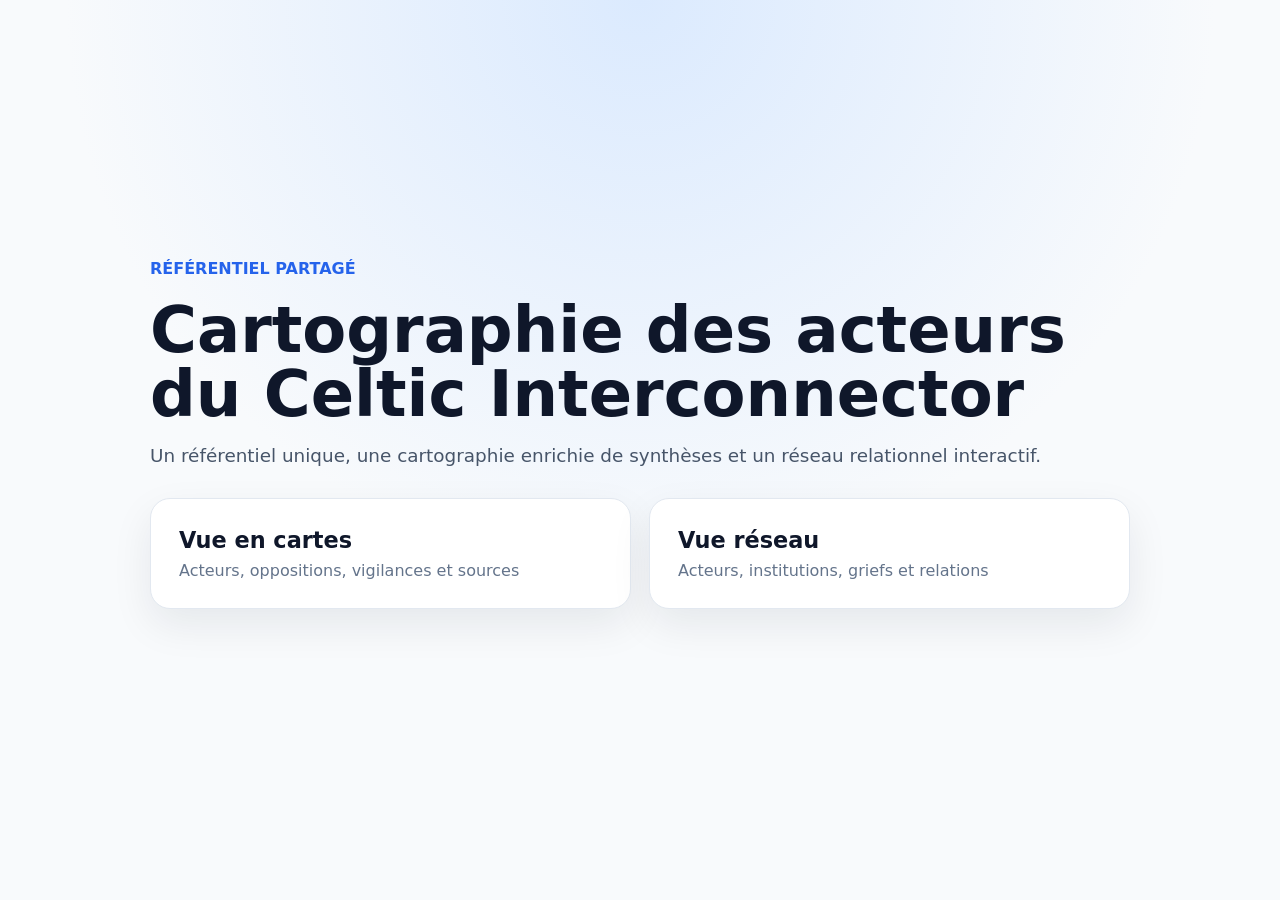
==== index.html @ e67d77fd "Add files via upload" ====
<!doctype html><html lang="fr"><head><meta charset="utf-8"><meta name="viewport" content="width=device-width,initial-scale=1"><title>Celtic Interconnector</title><link rel="stylesheet" href="assets/css/common.css"></head><body><main class="landing"><div class="hero"><span class="eyebrow">Référentiel partagé</span><h1>Cartographie des acteurs du Celtic Interconnector</h1><p>Un référentiel unique, une cartographie enrichie de synthèses et un réseau relationnel interactif.</p><div class="choices"><a class="choice" href="apps/cards/"><strong>Vue en cartes</strong><span>Acteurs, oppositions, vigilances et sources</span></a><a class="choice" href="apps/network/"><strong>Vue réseau</strong><span>Acteurs, institutions, griefs et relations</span></a></div></div></main></body></html>
---- assets/css/common.css ----
*{box-sizing:border-box}body{margin:0;font-family:Inter,system-ui,sans-serif;background:#f8fafc;color:#0f172a}.landing{min-height:100vh;display:grid;place-items:center;padding:32px;background:radial-gradient(circle at top,#dbeafe,#f8fafc 52%)}.hero{max-width:980px}.eyebrow{color:#2563eb;font-weight:800;text-transform:uppercase}.hero h1{font-size:clamp(2.2rem,5vw,4.6rem);line-height:1;margin:.3em 0}.hero p{font-size:1.15rem;color:#475569}.choices{display:grid;grid-template-columns:repeat(2,1fr);gap:18px;margin:32px 0}.choice{display:flex;flex-direction:column;gap:8px;text-decoration:none;color:inherit;background:white;padding:28px;border-radius:20px;border:1px solid #e2e8f0;box-shadow:0 16px 40px #0f172a14}.choice:hover{transform:translateY(-4px);border-color:#60a5fa}.choice strong{font-size:1.4rem}.choice span{color:#64748b}@media(max-width:700px){.choices{grid-template-columns:1fr}}
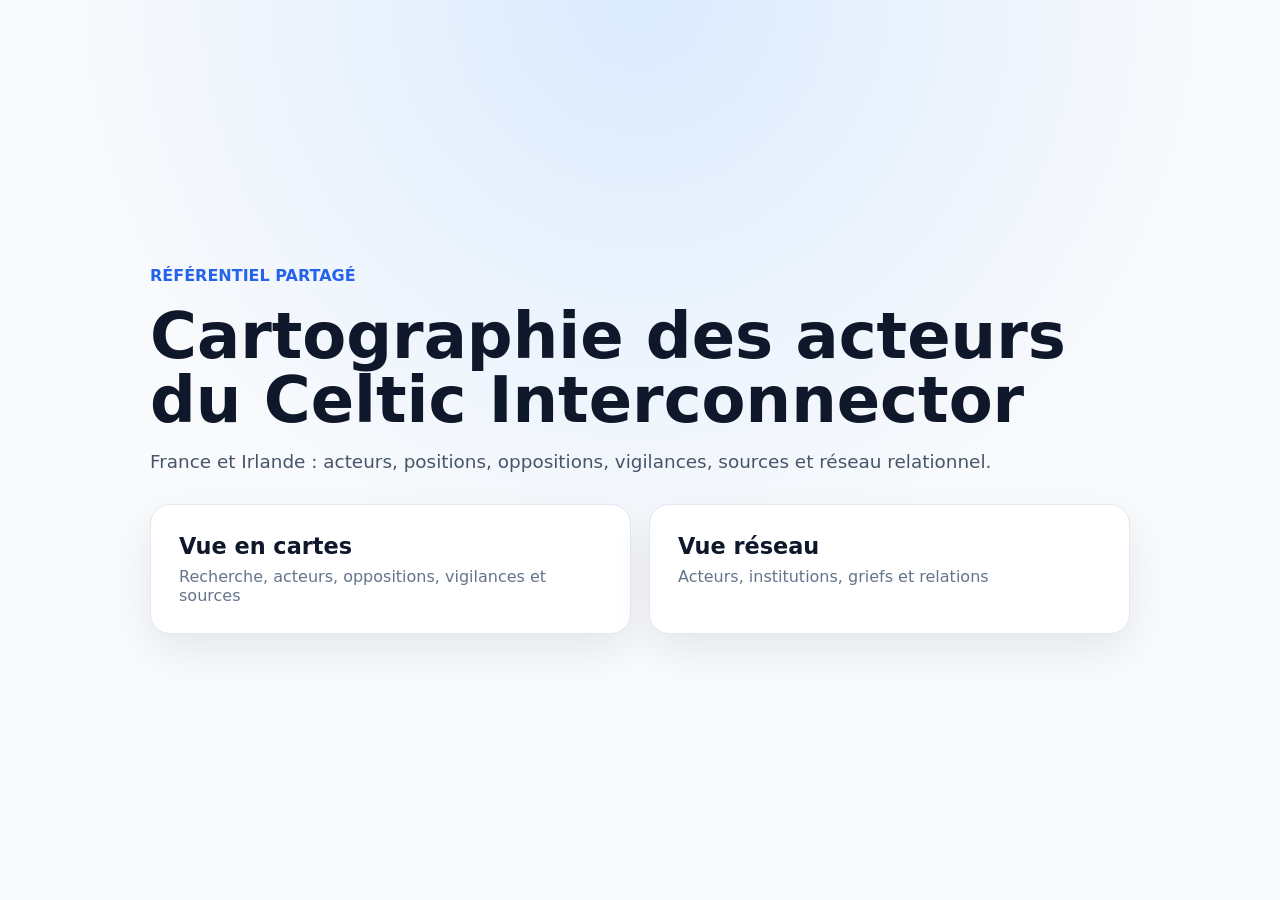
==== commit 552230a5: "Add files via upload" ====
--- a/index.html
+++ b/index.html
@@ -1 +1 @@
-<!doctype html><html lang="fr"><head><meta charset="utf-8"><meta name="viewport" content="width=device-width,initial-scale=1"><title>Celtic Interconnector</title><link rel="stylesheet" href="assets/css/common.css"></head><body><main class="landing"><div class="hero"><span class="eyebrow">Référentiel partagé</span><h1>Cartographie des acteurs du Celtic Interconnector</h1><p>Un référentiel unique, une cartographie enrichie de synthèses et un réseau relationnel interactif.</p><div class="choices"><a class="choice" href="apps/cards/"><strong>Vue en cartes</strong><span>Acteurs, oppositions, vigilances et sources</span></a><a class="choice" href="apps/network/"><strong>Vue réseau</strong><span>Acteurs, institutions, griefs et relations</span></a></div></div></main></body></html>
+<!doctype html><html lang="fr"><head><meta charset="utf-8"><meta name="viewport" content="width=device-width,initial-scale=1"><title>Celtic Interconnector</title><link rel="stylesheet" href="assets/css/common.css"><link rel="stylesheet" href="assets/css/landing.css"></head><body><main class="landing"><div class="hero"><span class="eyebrow">Référentiel partagé</span><h1>Cartographie des acteurs du Celtic Interconnector</h1><p>France et Irlande : acteurs, positions, oppositions, vigilances, sources et réseau relationnel.</p><div class="choices"><a class="choice" href="apps/cards/"><strong>Vue en cartes</strong><span>Recherche, acteurs, oppositions, vigilances et sources</span></a><a class="choice" href="apps/network/"><strong>Vue réseau</strong><span>Acteurs, institutions, griefs et relations</span></a></div></div></main></body></html>
--- a/assets/css/common.css
+++ b/assets/css/common.css
@@ -1 +1,4 @@
-*{box-sizing:border-box}body{margin:0;font-family:Inter,system-ui,sans-serif;background:#f8fafc;color:#0f172a}.landing{min-height:100vh;display:grid;place-items:center;padding:32px;background:radial-gradient(circle at top,#dbeafe,#f8fafc 52%)}.hero{max-width:980px}.eyebrow{color:#2563eb;font-weight:800;text-transform:uppercase}.hero h1{font-size:clamp(2.2rem,5vw,4.6rem);line-height:1;margin:.3em 0}.hero p{font-size:1.15rem;color:#475569}.choices{display:grid;grid-template-columns:repeat(2,1fr);gap:18px;margin:32px 0}.choice{display:flex;flex-direction:column;gap:8px;text-decoration:none;color:inherit;background:white;padding:28px;border-radius:20px;border:1px solid #e2e8f0;box-shadow:0 16px 40px #0f172a14}.choice:hover{transform:translateY(-4px);border-color:#60a5fa}.choice strong{font-size:1.4rem}.choice span{color:#64748b}@media(max-width:700px){.choices{grid-template-columns:1fr}}
+* { box-sizing: border-box; }
+html { color-scheme: light; }
+button, input { font: inherit; }
+a { color: inherit; }
--- a/assets/css/landing.css
+++ b/assets/css/landing.css
@@ -0,0 +1 @@
+*{box-sizing:border-box}body{margin:0;font-family:Inter,system-ui;background:#f8fafc;color:#0f172a}.landing{min-height:100vh;display:grid;place-items:center;padding:32px;background:radial-gradient(circle at top,#dbeafe,#f8fafc 52%)}.hero{max-width:980px}.eyebrow{color:#2563eb;font-weight:800;text-transform:uppercase}.hero h1{font-size:clamp(2.2rem,5vw,4.6rem);line-height:1;margin:.3em 0}.hero p{font-size:1.15rem;color:#475569}.choices{display:grid;grid-template-columns:repeat(2,1fr);gap:18px;margin-top:32px}.choice{display:flex;flex-direction:column;gap:8px;text-decoration:none;color:inherit;background:white;padding:28px;border-radius:20px;border:1px solid #e2e8f0;box-shadow:0 16px 40px #0f172a14}.choice:hover{transform:translateY(-4px);border-color:#60a5fa}.choice strong{font-size:1.4rem}.choice span{color:#64748b}@media(max-width:700px){.choices{grid-template-columns:1fr}}
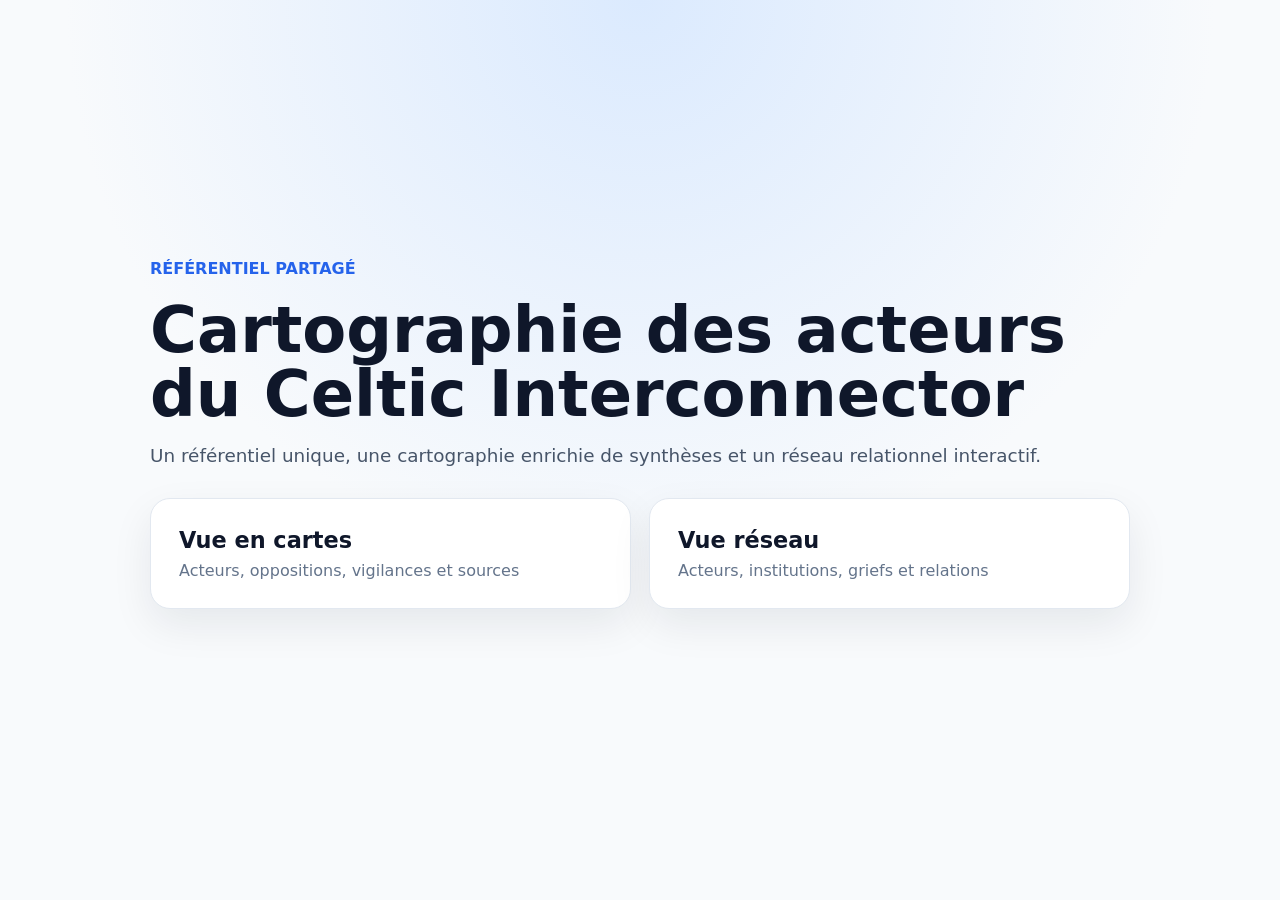
==== commit f92cc754: "Add files via upload" ====
--- a/index.html
+++ b/index.html
@@ -1 +1 @@
-<!doctype html><html lang="fr"><head><meta charset="utf-8"><meta name="viewport" content="width=device-width,initial-scale=1"><title>Celtic Interconnector</title><link rel="stylesheet" href="assets/css/common.css"><link rel="stylesheet" href="assets/css/landing.css"></head><body><main class="landing"><div class="hero"><span class="eyebrow">Référentiel partagé</span><h1>Cartographie des acteurs du Celtic Interconnector</h1><p>France et Irlande : acteurs, positions, oppositions, vigilances, sources et réseau relationnel.</p><div class="choices"><a class="choice" href="apps/cards/"><strong>Vue en cartes</strong><span>Recherche, acteurs, oppositions, vigilances et sources</span></a><a class="choice" href="apps/network/"><strong>Vue réseau</strong><span>Acteurs, institutions, griefs et relations</span></a></div></div></main></body></html>+<!doctype html><html lang="fr"><head><meta charset="utf-8"><meta name="viewport" content="width=device-width,initial-scale=1"><title>Celtic Interconnector</title><link rel="stylesheet" href="assets/css/common.css"></head><body><main class="landing"><div class="hero"><span class="eyebrow">Référentiel partagé</span><h1>Cartographie des acteurs du Celtic Interconnector</h1><p>Un référentiel unique, une cartographie enrichie de synthèses et un réseau relationnel interactif.</p><div class="choices"><a class="choice" href="apps/cards/"><strong>Vue en cartes</strong><span>Acteurs, oppositions, vigilances et sources</span></a><a class="choice" href="apps/network/"><strong>Vue réseau</strong><span>Acteurs, institutions, griefs et relations</span></a></div></div></main></body></html>
--- a/assets/css/common.css
+++ b/assets/css/common.css
@@ -1,4 +1 @@
-* { box-sizing: border-box; }
-html { color-scheme: light; }
-button, input { font: inherit; }
-a { color: inherit; }
+*{box-sizing:border-box}body{margin:0;font-family:Inter,system-ui,sans-serif;background:#f8fafc;color:#0f172a}.landing{min-height:100vh;display:grid;place-items:center;padding:32px;background:radial-gradient(circle at top,#dbeafe,#f8fafc 52%)}.hero{max-width:980px}.eyebrow{color:#2563eb;font-weight:800;text-transform:uppercase}.hero h1{font-size:clamp(2.2rem,5vw,4.6rem);line-height:1;margin:.3em 0}.hero p{font-size:1.15rem;color:#475569}.choices{display:grid;grid-template-columns:repeat(2,1fr);gap:18px;margin:32px 0}.choice{display:flex;flex-direction:column;gap:8px;text-decoration:none;color:inherit;background:white;padding:28px;border-radius:20px;border:1px solid #e2e8f0;box-shadow:0 16px 40px #0f172a14}.choice:hover{transform:translateY(-4px);border-color:#60a5fa}.choice strong{font-size:1.4rem}.choice span{color:#64748b}@media(max-width:700px){.choices{grid-template-columns:1fr}}
